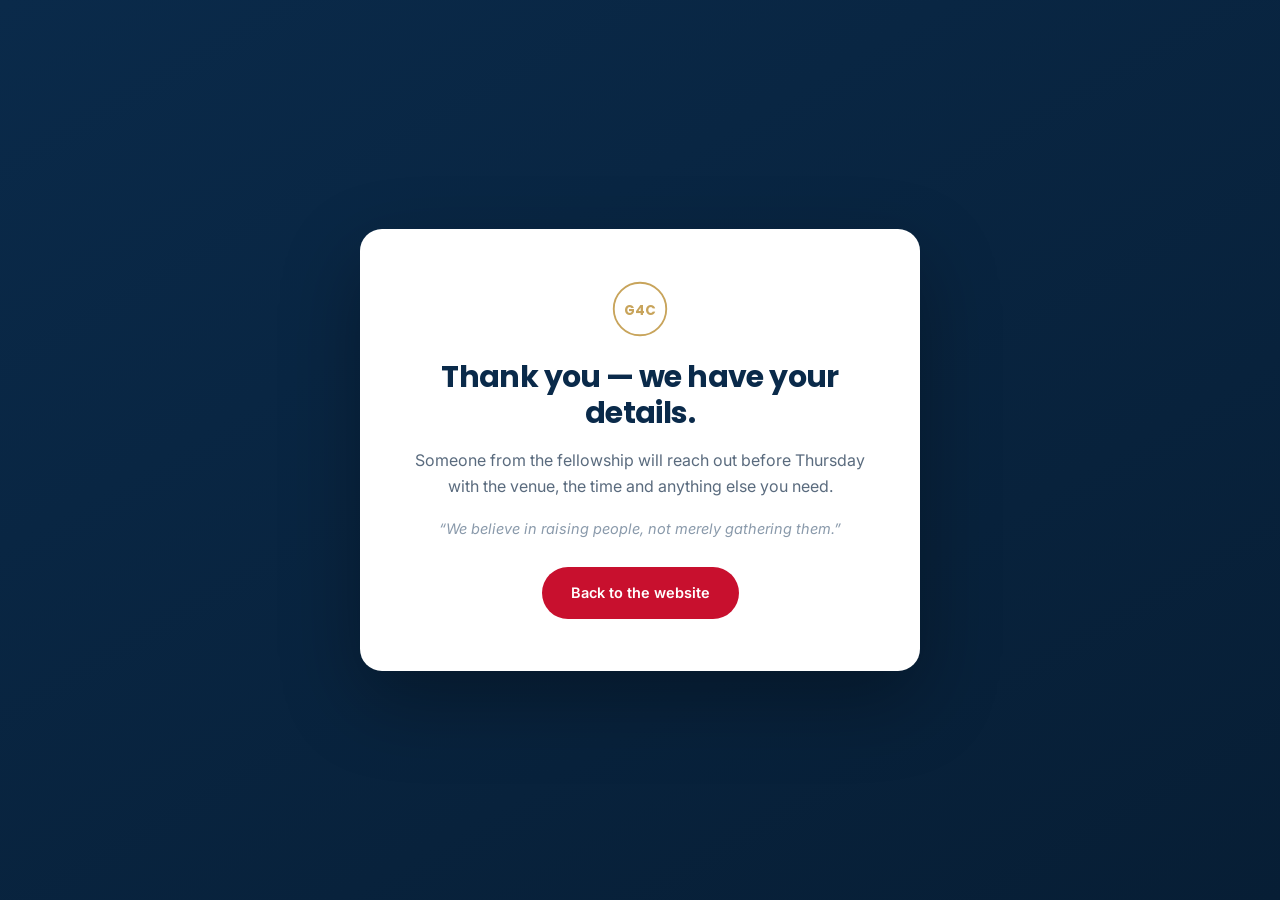
==== thanks.html @ e91d9b11 "Add visit form (Netlify Forms), thanks page, honest programme section" ====
<!DOCTYPE html>
<html lang="en">
<head>
<meta charset="utf-8">
<meta name="viewport" content="width=device-width, initial-scale=1">
<title>Thank you — Giants for Christ Generation</title>
<meta name="robots" content="noindex">
<link href="https://fonts.googleapis.com/css2?family=Poppins:wght@400;600;700&family=Inter:wght@400;500&display=swap" rel="stylesheet">
<link rel="stylesheet" href="styles.css">
</head>
<body>
<main class="thanks">
  <div class="thanks-card">
    <span class="logo-mark gold">
      <svg viewBox="0 0 48 48" aria-hidden="true">
        <circle cx="24" cy="24" r="22.5" fill="none" stroke="currentColor" stroke-width="1.6"/>
        <text x="24" y="29.5" text-anchor="middle" font-family="Poppins,sans-serif" font-size="11.5" font-weight="700" fill="currentColor">G4C</text>
      </svg>
    </span>
    <h1>Thank you — we have your details.</h1>
    <p>Someone from the fellowship will reach out before Thursday with the venue, the time and anything else you need.</p>
    <p class="small">“We believe in raising people, not merely gathering them.”</p>
    <a class="btn btn-red btn-lg" href="/">Back to the website</a>
  </div>
</main>
<style>
  .thanks{min-height:100vh;display:grid;place-items:center;background:linear-gradient(150deg,#0A2A4A,#071E35);padding:40px 22px}
  .thanks-card{background:#fff;border-radius:22px;padding:52px 44px;max-width:560px;text-align:center;box-shadow:0 30px 80px rgba(0,0,0,.3)}
  .thanks-card .logo-mark{width:56px;height:56px;color:#C8A45B;margin:0 auto 22px;display:block}
  .thanks-card h1{font-family:'Poppins',sans-serif;font-size:30px;line-height:1.2;color:#0A2A4A;margin-bottom:16px;letter-spacing:-.02em}
  .thanks-card p{font-size:16px;color:#5A6B7E;margin-bottom:18px}
  .thanks-card .small{font-style:italic;color:#8A9AAB;font-size:14.5px}
  .thanks-card .btn{margin-top:8px}
</style>
</body>
</html>
---- styles.css ----
:root{
  --navy:#0A2A4A;
  --navy-2:#0E3357;
  --navy-deep:#071E35;
  --red:#C8102E;
  --red-dark:#A60C25;
  --green:#2E9E62;
  --mint:#63C99B;
  --cream:#FBF3E4;
  --bg:#F4F6FA;
  --white:#fff;
  --ink:#0E2439;
  --muted:#5A6B7E;
  --line:#E1E8F0;
  --sans:'Inter',-apple-system,BlinkMacSystemFont,'Segoe UI',Arial,sans-serif;
  --head:'Poppins','Inter',sans-serif;
}

*{margin:0;padding:0;box-sizing:border-box}
html{scroll-behavior:smooth}
body{font-family:var(--sans);color:var(--ink);background:var(--white);font-size:16px;line-height:1.65;-webkit-font-smoothing:antialiased;overflow-x:hidden}
a{text-decoration:none;color:inherit}
img{display:block;max-width:100%}
.wrap{max-width:1220px;margin:0 auto;padding:0 28px}

/* ---------- topbar ---------- */
.topbar{background:var(--red);color:#fff}
.topbar-in{display:flex;align-items:center;justify-content:center;gap:26px;height:44px;font-size:12.5px;letter-spacing:.06em}
.topbar-in span{font-weight:500;text-transform:uppercase;font-size:11.5px;letter-spacing:.1em}
.topbar-in a{font-weight:600;text-decoration:underline;text-underline-offset:3px}

/* ---------- header ---------- */
.site-header{position:sticky;top:0;z-index:60;background:#fff;border-bottom:1px solid var(--line)}
.header-in{display:flex;align-items:center;gap:34px;height:86px}
.logo{display:flex;align-items:center;gap:12px;flex-shrink:0}
.logo-mark{width:48px;height:48px;color:var(--navy);display:block}
.logo-mark svg{width:100%;height:100%;display:block}
.logo-text{display:flex;flex-direction:column;line-height:1.15}
.logo-text strong{font-family:var(--head);font-size:15px;font-weight:600;color:var(--navy);letter-spacing:-.01em}
.logo-text em{font-style:normal;font-size:11.5px;letter-spacing:.14em;text-transform:uppercase;color:var(--muted)}
.nav{display:flex;gap:30px;margin-left:auto}
.nav a{font-size:14.5px;font-weight:500;color:var(--navy);padding:6px 0;position:relative;transition:color .2s}
.nav a:hover{color:var(--red)}
.nav a::after{content:'';position:absolute;left:0;bottom:0;height:2px;width:0;background:var(--red);transition:width .25s}
.nav a:hover::after{width:100%}
.header-actions{display:flex;align-items:center;gap:10px;flex-shrink:0}

/* ---------- buttons ---------- */
.btn{display:inline-flex;align-items:center;justify-content:center;gap:9px;height:44px;padding:0 22px;border-radius:999px;font-family:var(--sans);font-size:13.5px;font-weight:600;border:1.5px solid transparent;cursor:pointer;transition:background .22s,color .22s,border-color .22s,transform .18s;white-space:nowrap}
.btn:hover{transform:translateY(-1px)}
.btn-red{background:var(--red);color:#fff}
.btn-red:hover{background:var(--red-dark)}
.btn-outline{border-color:var(--navy);color:var(--navy);background:transparent}
.btn-outline:hover{background:var(--navy);color:#fff}
.btn-ghost{border-color:rgba(255,255,255,.55);color:#fff}
.btn-ghost:hover{background:#fff;color:var(--navy);border-color:#fff}
.btn-navy{background:var(--navy);color:#fff}
.btn-navy:hover{background:var(--navy-2)}
.btn-lg{height:52px;padding:0 28px;font-size:14.5px}
.dot{width:7px;height:7px;border-radius:50%;background:#fff;display:inline-block}
.burger{display:none;flex-direction:column;gap:5px;background:none;border:0;padding:8px;cursor:pointer}
.burger span{width:24px;height:2px;background:var(--navy);display:block}

/* ---------- hero ---------- */
.hero{position:relative;background:var(--navy);color:#fff;overflow:hidden;padding:92px 0 0}
.hero-photo{position:absolute;inset:0 0 0 38%;background-size:cover;background-position:center 30%;opacity:.55;
  -webkit-mask-image:linear-gradient(to right,transparent,#000 45%);mask-image:linear-gradient(to right,transparent,#000 45%)}
.hero-shade{position:absolute;inset:0;background:
  radial-gradient(1000px 620px at 12% 10%,rgba(10,42,74,.96),rgba(10,42,74,.55) 55%,transparent 78%),
  linear-gradient(180deg,rgba(7,30,53,.55),rgba(7,30,53,.92))}
.hero-rings{position:absolute;right:-140px;top:50%;transform:translateY(-50%);width:820px;height:820px;opacity:.7;pointer-events:none}
.hero-in{position:relative;z-index:2;padding-bottom:0}
.hero-kicker{font-size:13px;letter-spacing:.22em;text-transform:uppercase;color:rgba(255,255,255,.72);margin-bottom:20px}
.hero h1{font-family:var(--head);font-weight:700;font-size:clamp(42px,6vw,78px);line-height:1.04;letter-spacing:-.025em;max-width:14ch}
.hero h1 .hl{color:var(--mint)}
.hero-verse{margin-top:30px;font-size:18px;color:rgba(255,255,255,.86);display:flex;align-items:flex-start;gap:14px;max-width:46ch}
.hero-verse .bar{width:3px;min-height:26px;background:var(--red);display:inline-block;margin-top:4px;flex-shrink:0}
.hero-ref{margin-top:16px;font-size:11.5px;letter-spacing:.24em;color:rgba(255,255,255,.55);font-weight:500}
.hero-btns{display:flex;gap:14px;flex-wrap:wrap;margin-top:36px}
.stats{display:grid;grid-template-columns:repeat(4,1fr);gap:26px;margin-top:74px;padding:30px 0 34px;border-top:1px solid rgba(255,255,255,.2)}
.stat strong{display:block;font-family:var(--head);font-size:clamp(28px,3.2vw,42px);font-weight:700;line-height:1}
.stat span{display:block;margin-top:10px;font-size:10.5px;letter-spacing:.2em;text-transform:uppercase;color:rgba(255,255,255,.62)}

/* ---------- quick cards ---------- */
.quick{background:var(--bg);padding:66px 0}
.quick-grid{display:grid;grid-template-columns:repeat(4,1fr);gap:22px}
.qcard{background:#fff;border:1px solid #EAEFF6;border-radius:18px;padding:26px 24px 24px;box-shadow:0 10px 26px rgba(10,42,74,.055);transition:transform .22s,box-shadow .22s}
.qcard:hover{transform:translateY(-4px);box-shadow:0 18px 38px rgba(10,42,74,.11)}
.qicon{width:46px;height:46px;border-radius:13px;display:grid;place-items:center;color:#fff;margin-bottom:18px}
.qicon svg{width:23px;height:23px}
.qicon-red{background:var(--red)}
.qicon-green{background:var(--green)}
.qicon-navy{background:var(--navy)}
.qcard h3{font-family:var(--head);font-size:17px;font-weight:600;color:var(--navy);margin-bottom:9px;line-height:1.3}
.qcard p{font-size:14px;color:var(--muted);line-height:1.6;margin-bottom:16px}
.qcard a{font-size:13.5px;font-weight:600;color:var(--green)}

/* ---------- marquee ---------- */
.marquee{background:var(--navy-deep);overflow:hidden;padding:15px 0}
.mtrack{display:flex;align-items:center;gap:30px;white-space:nowrap;animation:slide 36s linear infinite;width:max-content}
.mtrack span{font-family:var(--head);font-size:22px;font-weight:700;text-transform:uppercase;letter-spacing:.12em;color:#fff}
.mtrack span.out{color:transparent;-webkit-text-stroke:1px rgba(255,255,255,.5)}
.mtrack i{color:var(--red);font-style:normal;font-size:12px}
@keyframes slide{from{transform:translateX(0)}to{transform:translateX(-50%)}}

/* ---------- shared section bits ---------- */
section{padding:96px 0}
.label{font-size:11px;letter-spacing:.2em;text-transform:uppercase;color:var(--green);font-weight:600;margin-bottom:18px;display:flex;align-items:center;gap:10px}
.label::before{content:'';width:22px;height:2px;background:var(--green);display:inline-block}
.label.light{color:var(--mint)}
.label.light::before{background:var(--mint)}
h2{font-family:var(--head);font-weight:700;font-size:clamp(30px,4vw,46px);line-height:1.1;letter-spacing:-.022em;color:var(--navy)}
.sec-head{max-width:780px;margin-bottom:52px}
.sec-head.row{display:flex;justify-content:space-between;align-items:flex-end;gap:30px;max-width:none}
.sec-sub{margin-top:18px;font-size:17px;color:var(--muted);max-width:62ch}
.sec-sub.light{color:rgba(255,255,255,.78)}

/* ---------- who ---------- */
.who{background:#fff}
.who-grid{display:grid;grid-template-columns:1.12fr .88fr;gap:70px;align-items:start}
.big-copy{margin-top:24px;font-size:19.5px;line-height:1.75;color:#33465B}
.big-copy strong{color:var(--navy);font-weight:600}
.big-copy .g{color:var(--green);font-weight:600}
.chips{display:flex;flex-wrap:wrap;gap:10px;margin-top:32px}
.chip{padding:11px 20px;border:1px solid var(--line);border-radius:999px;font-size:13.5px;font-weight:500;color:var(--navy);transition:.2s}
.chip:hover{border-color:var(--navy);background:var(--navy);color:#fff}
.mission{background:var(--bg);border-radius:20px;padding:34px 32px}
.mission h3{font-family:var(--head);font-size:19px;font-weight:600;color:var(--navy);margin-bottom:20px}
.mission ol{list-style:none;counter-reset:m}
.mission li{counter-increment:m;position:relative;padding-left:40px;margin-bottom:16px;font-size:14.5px;color:#41546A;line-height:1.6}
.mission li::before{content:counter(m);position:absolute;left:0;top:1px;width:25px;height:25px;border-radius:50%;background:var(--navy);color:#fff;font-family:var(--head);font-size:11.5px;font-weight:600;display:grid;place-items:center}
.mission em{color:var(--green);font-style:normal;font-weight:600}

/* ---------- pillars ---------- */
.pillars{background:var(--cream)}
.pillar-grid{display:grid;grid-template-columns:repeat(2,1fr);gap:20px}
.pillar{background:#fff;border-radius:18px;padding:34px 32px 30px;border:1px solid #F0E5CF;transition:.25s}
.pillar:hover{box-shadow:0 16px 40px rgba(120,90,30,.12);transform:translateY(-3px)}
.pnum{font-family:var(--head);font-size:13px;font-weight:700;letter-spacing:.14em;color:#C8A45B}
.pillar h3{font-family:var(--head);font-size:26px;font-weight:700;color:var(--navy);margin:10px 0 8px;letter-spacing:-.015em}
.pline{font-size:14.5px;font-weight:600;color:var(--green);margin-bottom:12px}
.pillar p{font-size:14.5px;color:#4A5B6E;line-height:1.65}
.pref{display:block;margin-top:20px;padding-top:14px;border-top:1px solid #F1E8D6;font-size:11px;letter-spacing:.16em;text-transform:uppercase;color:#A08C63}

/* ---------- programme ---------- */
.programme{background:#fff}
.prog-grid{display:grid;grid-template-columns:1fr 1fr;gap:22px}
.prog-card{background:var(--bg);border-radius:18px;padding:28px 28px 18px}
.pday{display:flex;align-items:center;gap:9px;font-size:11.5px;letter-spacing:.2em;text-transform:uppercase;font-weight:600;color:var(--navy);margin-bottom:12px}
.pdot{width:8px;height:8px;border-radius:50%;display:inline-block}
.pdot.gold{background:#C8A45B}
.pdot.navy{background:var(--navy)}
.prow{display:flex;justify-content:space-between;gap:24px;padding:15px 0;border-bottom:1px solid #E4EAF2;font-size:14.5px}
.prow:last-child{border-bottom:0}
.prow span:first-child{color:var(--muted);white-space:nowrap;font-variant-numeric:tabular-nums}
.prow span:last-child{color:var(--ink);text-align:right}
.prow.highlight{background:#fff;margin:0 -10px;padding:15px 10px;border-left:3px solid var(--red);border-bottom:0}
.prog-note{margin-top:22px;font-size:13px;color:var(--muted)}
/* programme numbered rows */
.ptime{font-family:var(--head);font-size:11.5px;font-weight:600;color:#B49A62;letter-spacing:.12em;min-width:34px;display:inline-block}
.prow.highlight .ptime{color:var(--red)}


/* ---------- ministries ---------- */
.ministries{background:var(--bg)}
.m-grid{display:grid;grid-template-columns:repeat(3,1fr);gap:20px}
.mcard{background:#fff;border-radius:16px;padding:28px 26px;border:1px solid #E9EFF7;transition:.22s}
.mcard:hover{box-shadow:0 14px 34px rgba(10,42,74,.1);transform:translateY(-3px)}
.mcard h3{font-family:var(--head);font-size:17px;font-weight:600;color:var(--navy);margin-bottom:10px;line-height:1.35}
.mcard p{font-size:14px;color:var(--muted);line-height:1.65}

/* ---------- leadership ---------- */
.leadership{background:#fff}
.lead-grid{display:grid;grid-template-columns:1fr 1fr;gap:24px}
.lead-card{background:var(--bg);border-radius:20px;padding:16px 16px 26px;border:1px solid #E9EFF7}
.lead-photo{position:relative;border-radius:14px;overflow:hidden;aspect-ratio:4/4.4;background:var(--navy)}
.lead-photo img{width:100%;height:100%;object-fit:cover;object-position:center 22%}
.lead-initials{display:grid;place-items:center;
  background:
    repeating-radial-gradient(circle at 50% 44%,rgba(255,255,255,.09) 0 1px,transparent 1px 58px),
    radial-gradient(circle at 50% 40%,rgba(99,201,155,.22),transparent 62%),
    linear-gradient(160deg,var(--navy),var(--navy-deep))}
.initials{display:grid;place-items:center;width:148px;height:148px;border-radius:50%;
  border:1px solid rgba(99,201,155,.34);
  font-family:var(--head);font-size:54px;font-weight:700;
  color:rgba(99,201,155,.95);letter-spacing:.03em;
  box-shadow:0 0 0 14px rgba(255,255,255,.035)}
.lead-tag{position:absolute;left:14px;bottom:14px;background:rgba(255,255,255,.96);border-radius:12px;padding:11px 16px;box-shadow:0 8px 22px rgba(0,0,0,.14)}
.lead-tag strong{display:block;font-family:var(--head);font-size:15.5px;font-weight:600;color:var(--navy);line-height:1.2}
.lead-tag span{font-size:11.5px;letter-spacing:.1em;text-transform:uppercase;color:var(--muted)}
.lead-card > p{margin:18px 8px 0;font-size:14.5px;color:var(--muted);line-height:1.65}

/* ---------- gallery ---------- */
.gallery{background:var(--bg)}
.gal-grid{display:grid;grid-template-columns:repeat(3,1fr);gap:18px}
.gal-grid figure{position:relative;border-radius:18px;overflow:hidden;aspect-ratio:4/4.6;background:#DCE4EE}
.gal-grid img{width:100%;height:100%;object-fit:cover;object-position:center 30%;transition:transform .6s}
.gal-grid figure:hover img{transform:scale(1.04)}
.gal-grid figcaption{position:absolute;left:0;right:0;bottom:0;padding:38px 20px 18px;color:#fff;font-size:13.5px;font-weight:500;background:linear-gradient(to top,rgba(7,30,53,.9),transparent)}

/* ---------- cta ---------- */
.cta{background:linear-gradient(140deg,var(--navy),var(--navy-2) 55%,var(--navy-deep));color:#fff}
.cta-in{display:grid;grid-template-columns:1.1fr .9fr;gap:64px;align-items:center}
.cta h2{color:#fff}
.cta-card{background:rgba(255,255,255,.07);border:1px solid rgba(255,255,255,.18);border-radius:20px;padding:32px 30px}
.cta-card dl > div{display:flex;justify-content:space-between;gap:18px;padding:14px 0;border-bottom:1px solid rgba(255,255,255,.13)}
.cta-card dt{font-size:11px;letter-spacing:.18em;text-transform:uppercase;color:rgba(255,255,255,.55)}
.cta-card dd{font-size:14.5px;font-weight:500;text-align:right}
.cta-card .btn{width:100%;margin-top:26px}

/* ---------- footer ---------- */
.site-footer{background:var(--navy-deep);color:#fff;padding:70px 0 28px}
.foot-grid{display:grid;grid-template-columns:1.5fr 1fr 1fr 1fr;gap:44px}
.logo-mark.gold{color:#C8A45B;width:42px;height:42px;margin-bottom:16px}
.foot-tag{font-family:var(--head);font-size:17px;font-weight:600;color:#fff;margin-bottom:14px}
.foot-small{font-size:13.5px;color:rgba(255,255,255,.6);line-height:1.75}
.site-footer h4{font-size:11px;letter-spacing:.2em;text-transform:uppercase;color:rgba(255,255,255,.5);margin-bottom:16px;font-weight:600}
.site-footer a{display:block;font-size:14px;color:rgba(255,255,255,.78);padding:6px 0;transition:color .2s}
.site-footer a:hover{color:var(--mint)}
.foot-bottom{display:flex;justify-content:space-between;gap:18px;flex-wrap:wrap;margin-top:54px;padding-top:22px;border-top:1px solid rgba(255,255,255,.12);font-size:12.5px;color:rgba(255,255,255,.45)}


/* ---------- visit form ---------- */
.formsec{background:var(--cream)}
.form-grid{display:grid;grid-template-columns:1fr 1fr;gap:64px;align-items:start}
.flist{list-style:none;margin-top:26px}
.flist li{position:relative;padding-left:26px;margin-bottom:12px;font-size:15px;color:#4A5B6E}
.flist li::before{content:'';position:absolute;left:0;top:9px;width:8px;height:8px;border-radius:50%;background:var(--green)}
.visit-form{background:#fff;border:1px solid #EFE3CB;border-radius:20px;padding:32px 30px;box-shadow:0 16px 40px rgba(120,90,30,.08)}
.hp{position:absolute;left:-9999px}
.frow{margin-bottom:16px}
.frow.two{display:grid;grid-template-columns:1fr 1fr;gap:14px}
.visit-form label{display:block;font-size:12.5px;font-weight:600;color:var(--navy);letter-spacing:.02em}
.visit-form input,.visit-form textarea{width:100%;margin-top:7px;padding:13px 15px;border:1px solid #E3E9F0;border-radius:11px;font-family:var(--sans);font-size:14.5px;color:var(--ink);background:#FBFCFE;transition:border-color .2s,box-shadow .2s}
.visit-form input:focus,.visit-form textarea:focus{outline:none;border-color:var(--green);box-shadow:0 0 0 3px rgba(46,158,98,.13);background:#fff}
.visit-form textarea{resize:vertical}
.visit-form .btn{width:100%;margin-top:8px}
.fnote{margin-top:12px;font-size:12px;color:var(--muted);text-align:center}
@media(max-width:900px){.form-grid{grid-template-columns:1fr;gap:36px}.frow.two{grid-template-columns:1fr}}

/* ---------- to top ---------- */
.to-top{position:fixed;right:22px;bottom:22px;width:44px;height:44px;border-radius:50%;background:#fff;color:var(--navy);display:grid;place-items:center;font-size:17px;box-shadow:0 8px 24px rgba(10,42,74,.25);z-index:50}

/* ---------- responsive ---------- */
@media(max-width:1080px){
  .quick-grid{grid-template-columns:repeat(2,1fr)}
  .m-grid{grid-template-columns:repeat(2,1fr)}
  .who-grid,.cta-in{gap:44px}
  .nav{gap:20px}
}
@media(max-width:900px){
  .nav{display:none}
  .burger{display:flex}
  .nav.open{display:flex;position:absolute;top:86px;left:0;right:0;background:#fff;flex-direction:column;gap:0;padding:12px 28px 20px;border-bottom:1px solid var(--line);box-shadow:0 18px 30px rgba(10,42,74,.1)}
  .nav.open a{padding:14px 0;border-bottom:1px solid var(--line);font-size:15px}
  .header-actions .btn-outline{display:none}
  section{padding:70px 0}
  .hero{padding-top:64px}
  .hero-photo{inset:0;opacity:.35;-webkit-mask-image:none;mask-image:none}
  .hero-rings{display:none}
  .stats{grid-template-columns:repeat(2,1fr);gap:26px;margin-top:52px}
  .who-grid,.pillar-grid,.prog-grid,.lead-grid,.cta-in{grid-template-columns:1fr}
  .gal-grid{grid-template-columns:1fr 1fr}
  .sec-head.row{flex-direction:column;align-items:flex-start}
  .foot-grid{grid-template-columns:1fr 1fr}
}
@media(max-width:560px){
  .quick-grid,.m-grid,.gal-grid{grid-template-columns:1fr}
  .foot-grid{grid-template-columns:1fr}
  .hero h1{font-size:clamp(36px,10.5vw,50px)}
  .topbar-in{height:auto;padding:9px 0;font-size:11px;gap:12px;flex-wrap:wrap;justify-content:center;text-align:center}
  .btn{height:42px;padding:0 18px;font-size:13px}
  .cta-card{padding:26px 22px}
}
@media(prefers-reduced-motion:reduce){*{animation:none!important;transition:none!important}}
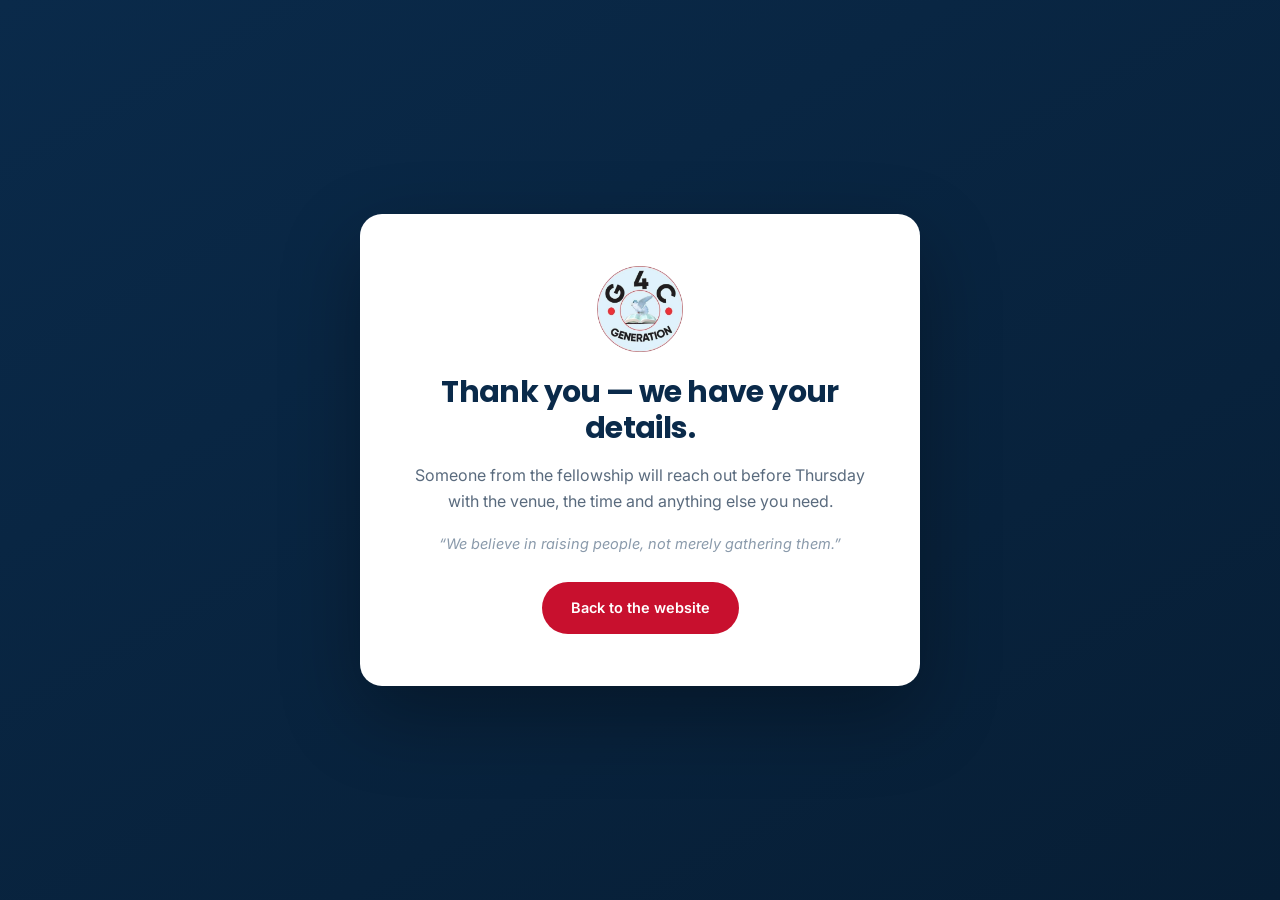
==== commit e968c059: "Use official G4C logo (header, footer, favicon, share card); refined gallery" ====
--- a/thanks.html
+++ b/thanks.html
@@ -11,12 +11,7 @@
 <body>
 <main class="thanks">
   <div class="thanks-card">
-    <span class="logo-mark gold">
-      <svg viewBox="0 0 48 48" aria-hidden="true">
-        <circle cx="24" cy="24" r="22.5" fill="none" stroke="currentColor" stroke-width="1.6"/>
-        <text x="24" y="29.5" text-anchor="middle" font-family="Poppins,sans-serif" font-size="11.5" font-weight="700" fill="currentColor">G4C</text>
-      </svg>
-    </span>
+    <img class="thanks-logo" src="/brand/logo-600.png" alt="Giants for Christ Generation" width="86" height="86">
     <h1>Thank you — we have your details.</h1>
     <p>Someone from the fellowship will reach out before Thursday with the venue, the time and anything else you need.</p>
     <p class="small">“We believe in raising people, not merely gathering them.”</p>
@@ -26,7 +21,7 @@
 <style>
   .thanks{min-height:100vh;display:grid;place-items:center;background:linear-gradient(150deg,#0A2A4A,#071E35);padding:40px 22px}
   .thanks-card{background:#fff;border-radius:22px;padding:52px 44px;max-width:560px;text-align:center;box-shadow:0 30px 80px rgba(0,0,0,.3)}
-  .thanks-card .logo-mark{width:56px;height:56px;color:#C8A45B;margin:0 auto 22px;display:block}
+  .thanks-logo{width:86px;height:86px;object-fit:contain;margin:0 auto 22px;display:block}
   .thanks-card h1{font-family:'Poppins',sans-serif;font-size:30px;line-height:1.2;color:#0A2A4A;margin-bottom:16px;letter-spacing:-.02em}
   .thanks-card p{font-size:16px;color:#5A6B7E;margin-bottom:18px}
   .thanks-card .small{font-style:italic;color:#8A9AAB;font-size:14.5px}
--- a/styles.css
+++ b/styles.css
@@ -22,6 +22,13 @@
 a{text-decoration:none;color:inherit}
 img{display:block;max-width:100%}
 .wrap{max-width:1220px;margin:0 auto;padding:0 28px}
+
+
+/* ---------- brand logo ---------- */
+.logo-img{width:62px;height:62px;object-fit:contain;display:block;flex-shrink:0}
+.logo-tag{font-size:9.5px;letter-spacing:.17em;text-transform:uppercase;color:var(--muted);line-height:1.55;font-weight:500}
+.foot-logo{width:86px;height:86px;object-fit:contain;display:block;margin-bottom:16px}
+@media(max-width:640px){.logo-tag{display:none}.logo-img{width:52px;height:52px}}
 
 /* ---------- topbar ---------- */
 .topbar{background:var(--red);color:#fff}
@@ -192,7 +199,7 @@
 
 /* ---------- gallery ---------- */
 .gallery{background:var(--bg)}
-.gal-grid{display:grid;grid-template-columns:repeat(3,1fr);gap:18px}
+.gal-grid{display:grid;grid-template-columns:repeat(4,1fr);gap:18px}
 .gal-grid figure{position:relative;border-radius:18px;overflow:hidden;aspect-ratio:4/4.6;background:#DCE4EE}
 .gal-grid img{width:100%;height:100%;object-fit:cover;object-position:center 30%;transition:transform .6s}
 .gal-grid figure:hover img{transform:scale(1.04)}
@@ -244,6 +251,7 @@
 /* ---------- responsive ---------- */
 @media(max-width:1080px){
   .quick-grid{grid-template-columns:repeat(2,1fr)}
+  .gal-grid{grid-template-columns:repeat(2,1fr)}
   .m-grid{grid-template-columns:repeat(2,1fr)}
   .who-grid,.cta-in{gap:44px}
   .nav{gap:20px}
